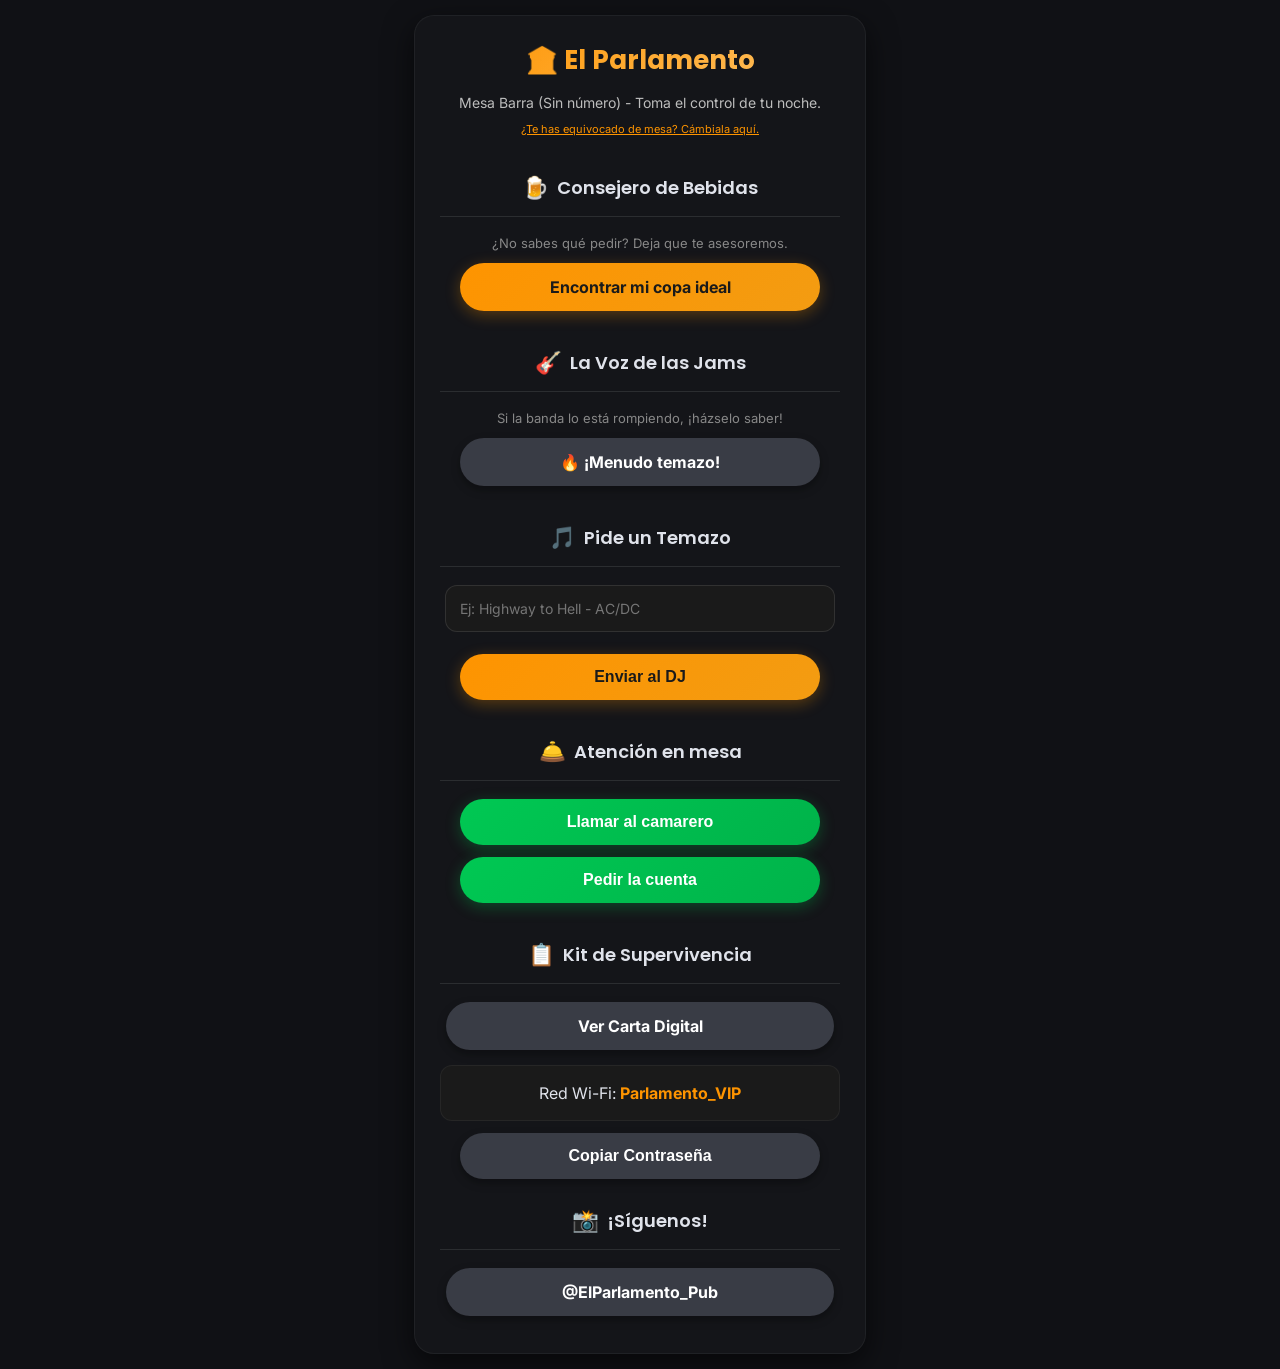
==== clientes.html @ 04c29ab9 "primer commit" ====
<!DOCTYPE html>
<html lang="es">
<head>
    <meta charset="UTF-8">
    <meta name="viewport" content="width=device-width, initial-scale=1.0, maximum-scale=1.0, user-scalable=no">
    <title>El Parlamento - Zona Interactiva</title>
    <link rel="preconnect" href="https://fonts.googleapis.com">
    <link rel="preconnect" href="https://fonts.gstatic.com" crossorigin>
    <link href="https://fonts.googleapis.com/css2?family=Poppins:wght@600;700&family=Inter:wght@400;600&display=swap" rel="stylesheet">
    <link rel="stylesheet" href="style.css">
</head>

<script src="telegram.js"></script>
<script src="app.js"></script> </body>

<body>

    <div class="contenedor">
        <h1>🏛️ El Parlamento</h1>
        <p class="subtitulo" style="margin-bottom: 5px;">Toma el control de tu noche.</p>
        <p style="font-size: 11px; color: var(--accent-orange); cursor: pointer; text-decoration: underline; margin-bottom: 25px;" onclick="resetearMesa()">¿Te has equivocado de mesa? Cámbiala aquí.</p>

        <div>
            <h3><span class="icon">🍺</span> Consejero de Bebidas</h3>
            <p style="font-size: 13px; color: #888; margin-bottom: 10px;">¿No sabes qué pedir? Deja que te asesoremos.</p>
            <a href="consejero.html" class="boton" style="text-align: center; display: block; box-sizing: border-box;">Encontrar mi copa ideal</a>
        </div>

        <div>
            <h3><span class="icon">🎸</span> La Voz de las Jams</h3>
            <p style="font-size: 13px; color: #888; margin-bottom: 10px;">Si la banda lo está rompiendo, ¡házselo saber!</p>
            <a href="jams.html" class="boton boton-oscuro" style="text-align: center; display: block; box-sizing: border-box;">🔥 ¡Menudo temazo!</a>
        </div>

        <div>
            <h3><span class="icon">🎵</span> Pide un Temazo</h3>
            <div id="caja-musica" style="margin-top: 10px;">
                <input type="text" id="input-cancion" placeholder="Ej: Highway to Hell - AC/DC" class="input-texto">
                <button class="boton" onclick="enviarCancion()">Enviar al DJ</button>
            </div>
        </div>

        <div>
            <h3><span class="icon">🛎️</span> Atención en mesa</h3>
            <button class="boton boton-verde" onclick="avisarCamarero('pedido')">Llamar al camarero</button>
            <button class="boton boton-verde" onclick="avisarCamarero('cuenta')">Pedir la cuenta</button>
        </div>

        <div>
            <h3><span class="icon">📋</span> Kit de Supervivencia</h3>
            
            <a href="carta.html" class="boton boton-oscuro" style="margin-bottom: 15px;">Ver Carta Digital</a>
            
            <div class="datos-wifi">
                <p style="margin: 5px 0;">Red Wi-Fi: <strong>Parlamento_VIP</strong></p>
                <p style="display:none;" id="clave-wifi">RockParlamento2026</p>
            </div>
            <button class="boton boton-oscuro" onclick="copiarClaveWifi()">Copiar Contraseña</button>
            <p id="mensaje-copiado" style="color: #2ecc71; font-size: 13px; display: none; margin-top: 5px;">¡Clave copiada con éxito!</p>

            <h3 style="margin-top: 25px;"><span class="icon">📸</span> ¡Síguenos!</h3>
            <a href="https://instagram.com/elparlamento_alicante" target="_blank" class="boton boton-oscuro">@ElParlamento_Pub</a>
        </div>
    </div>

    <script src="app.js"></script>
</body>
</html>
---- style.css ----
:root {
    --accent-orange: #FE9400; 
    --accent-orange-hover: #e67e22;
    --accent-green: #00C853; 
    --accent-green-hover: #00b34a;
    --accent-dark-btn: #393C45; 
    --bg-body: #101115; 
    --bg-card: #16171B; 
    --text-heading: #BDBDBD; 
    --text-body: #E0E3EB; 
    --shadow-card: 0 10px 30px rgba(0,0,0,0.6);
}

body {
    font-family: 'Inter', sans-serif;
    background-color: var(--bg-body);
    color: var(--text-body);
    margin: 0;
    padding: 15px;
    text-align: center;
    -webkit-overflow-scrolling: touch; 
}

.contenedor {
    max-width: 400px;
    margin: 0 auto;
    background-color: rgba(22, 23, 27, 0.8);
    border-radius: 20px;
    padding: 25px;
    box-shadow: var(--shadow-card);
    border: 1px solid rgba(255, 255, 255, 0.05);
    backdrop-filter: blur(10px);
    -webkit-backdrop-filter: blur(10px);
}

h1 { 
    font-family: 'Poppins', sans-serif;
    font-weight: 700;
    background: linear-gradient(135deg, #FE9400 0%, #ffc163 100%);
    -webkit-background-clip: text;
    background-clip: text;
    -webkit-text-fill-color: transparent;
    margin: 0; 
    font-size: 26px;
}

p.subtitulo { color: var(--text-heading); font-size: 14px; margin-bottom: 30px; font-weight: 400;}

h3 { 
    color: var(--text-body); 
    border-bottom: 1px solid rgba(255, 255, 255, 0.1); 
    padding-bottom: 12px; 
    margin-top: 35px;
    font-size: 18px;
    font-family: 'Poppins', sans-serif;
    font-weight: 600;
    display: flex;
    align-items: center;
    justify-content: center;
}

h3 span.icon { margin-right: 8px; font-size: 1.2em;}

.boton {
    display: block;
    background: linear-gradient(135deg, #FE9400 0%, #f39c12 100%);
    color: #1a1a1a;
    padding: 14px;
    text-decoration: none;
    border-radius: 30px;
    font-weight: 700;
    font-size: 16px;
    margin: 12px auto;
    width: 90%;
    border: none;
    cursor: pointer;
    box-shadow: 0 4px 15px rgba(254, 148, 0, 0.3);
    transition: transform 0.1s ease, box-shadow 0.2s ease;
    outline: none;
}
.boton:active { transform: scale(0.98); box-shadow: 0 2px 10px rgba(254, 148, 0, 0.2); }

.boton-verde {
    background: linear-gradient(135deg, #00C853 0%, #00b34a 100%);
    color: white;
    box-shadow: 0 4px 15px rgba(0, 200, 83, 0.3);
}
.boton-verde:active { transform: scale(0.98); box-shadow: 0 2px 10px rgba(0, 200, 83, 0.2); }

.boton-oscuro {
    background-color: var(--accent-dark-btn);
    color: white;
    box-shadow: 0 4px 10px rgba(0, 0, 0, 0.3);
    background-image: none;
}
.boton-oscuro:hover { background-color: #555; }
.boton-oscuro:active { transform: scale(0.98); }

/* --- NUEVO: Estilo para la caja de texto de pedir canciones --- */
.input-texto {
    width: 90%;
    padding: 14px;
    border-radius: 12px;
    border: 1px solid rgba(255, 255, 255, 0.1);
    background-color: #1a1a1a;
    color: white;
    font-family: 'Inter', sans-serif;
    font-size: 14px;
    margin-bottom: 10px;
    outline: none;
}
.input-texto:focus {
    border-color: var(--accent-orange);
}

.datos-wifi {
    background-color: #1a1a1a;
    padding: 12px;
    border-radius: 12px;
    margin-bottom: 10px;
    border: 1px solid rgba(255, 255, 255, 0.05);
}
.datos-wifi p strong { color: var(--accent-orange); }

/* --- ESTILOS ESPECÍFICOS DE LA CARTA INTERACTIVA --- */
.carta-body { padding-bottom: 40px; }

.caja-alergenos {
    background-color: var(--bg-card);
    border-radius: 15px;
    margin-bottom: 20px;
    border: 1px solid rgba(255, 255, 255, 0.05);
    overflow: hidden; 
}

.caja-alergenos summary {
    padding: 14px;
    color: var(--accent-orange);
    font-weight: 600;
    font-size: 14px;
    cursor: pointer;
    list-style: none;
    display: flex;
    justify-content: space-between;
    align-items: center;
    user-select: none;
}
.caja-alergenos summary::-webkit-details-marker { display: none; }

.filtros-contenido {
    padding: 0 14px 14px 14px;
    display: flex;
    flex-wrap: wrap; 
    gap: 8px;
    border-top: 1px solid rgba(255, 255, 255, 0.05);
    padding-top: 15px;
}

.etiqueta-filtro {
    display: flex;
    align-items: center;
    background-color: var(--accent-dark-btn);
    padding: 8px 14px;
    border-radius: 20px;
    font-size: 13px;
    border: 1px solid rgba(255, 255, 255, 0.05);
    cursor: pointer;
    transition: all 0.2s ease;
}
.etiqueta-filtro input { display: none; }
.etiqueta-filtro:has(input:checked) {
    background-color: #E53935; /* Rojo alerta */
    color: white;
}

.categorias-scroll {
    display: flex;
    overflow-x: auto;
    gap: 10px;
    padding-bottom: 10px;
    margin-bottom: 15px;
    scrollbar-width: none; 
}
.categorias-scroll::-webkit-scrollbar { display: none; }

.btn-categoria {
    background-color: #1a1a1a;
    color: #aaa;
    border: 1px solid rgba(255, 255, 255, 0.1);
    padding: 10px 20px;
    border-radius: 25px;
    font-family: 'Poppins', sans-serif;
    font-size: 14px;
    font-weight: 600;
    white-space: nowrap;
    cursor: pointer;
    transition: all 0.2s ease;
}
.btn-categoria.activo {
    background: linear-gradient(135deg, var(--accent-orange) 0%, #ffc163 100%);
    color: #1a1a1a;
    border: none;
    box-shadow: 0 4px 10px rgba(254, 148, 0, 0.3);
}

.plato {
    background-color: rgba(22, 23, 27, 0.8);
    padding: 18px;
    border-radius: 15px;
    margin-bottom: 15px;
    border: 1px solid rgba(255, 255, 255, 0.05);
    animation: fadeIn 0.3s ease;
}

@keyframes fadeIn {
    from { opacity: 0; transform: translateY(10px); }
    to { opacity: 1; transform: translateY(0); }
}

.plato-titulo {
    display: flex;
    justify-content: space-between;
    align-items: flex-start;
    margin-bottom: 8px;
    gap: 10px;
}
.plato h3 { margin: 0; color: #fff; font-size: 16px; font-family: 'Poppins', sans-serif; line-height: 1.2;}
.precio { color: var(--accent-green); font-weight: 700; font-size: 16px; font-family: 'Poppins', sans-serif;}
.descripcion { color: #aaa; font-size: 13px; margin: 5px 0 10px 0; line-height: 1.4; }
.alergenos-lista { color: #E53935; font-size: 11px; font-weight: 600; display: flex; flex-wrap: wrap; gap: 5px;}
.sin-alergenos { color: #888; font-size: 11px; }

/* --- ESTILOS PARA LAS JAMS (Termómetro) --- */
.caja-termometro {
    background-color: rgba(22, 23, 27, 0.5);
    padding: 20px;
    border-radius: 15px;
    border: 1px solid rgba(255, 255, 255, 0.05);
    margin-bottom: 20px;
}

.barra-fondo {
    width: 100%;
    height: 30px;
    background-color: #1a1a1a;
    border-radius: 15px;
    overflow: hidden;
    border: 1px solid rgba(255, 255, 255, 0.1);
    position: relative;
    /* Efecto de sombra interior para que parezca hundido */
    box-shadow: inset 0 2px 5px rgba(0,0,0,0.5);
}

.barra-relleno {
    height: 100%;
    width: 0%; /* Esto lo cambiaremos con JS */
    /* Un degradado que va de verde a rojo para dar sensación de temperatura */
    background: linear-gradient(90deg, var(--accent-green) 0%, var(--accent-orange) 50%, #E53935 100%);
    transition: width 0.4s cubic-bezier(0.4, 0, 0.2, 1);
}

/* Clase para desactivar el botón temporalmente (Anti-Spam) */
.boton-bloqueado {
    opacity: 0.5;
    cursor: not-allowed;
    pointer-events: none; /* Evita que se pueda hacer clic */
    background: #555 !important; /* Lo ponemos gris */
    box-shadow: none !important;
}
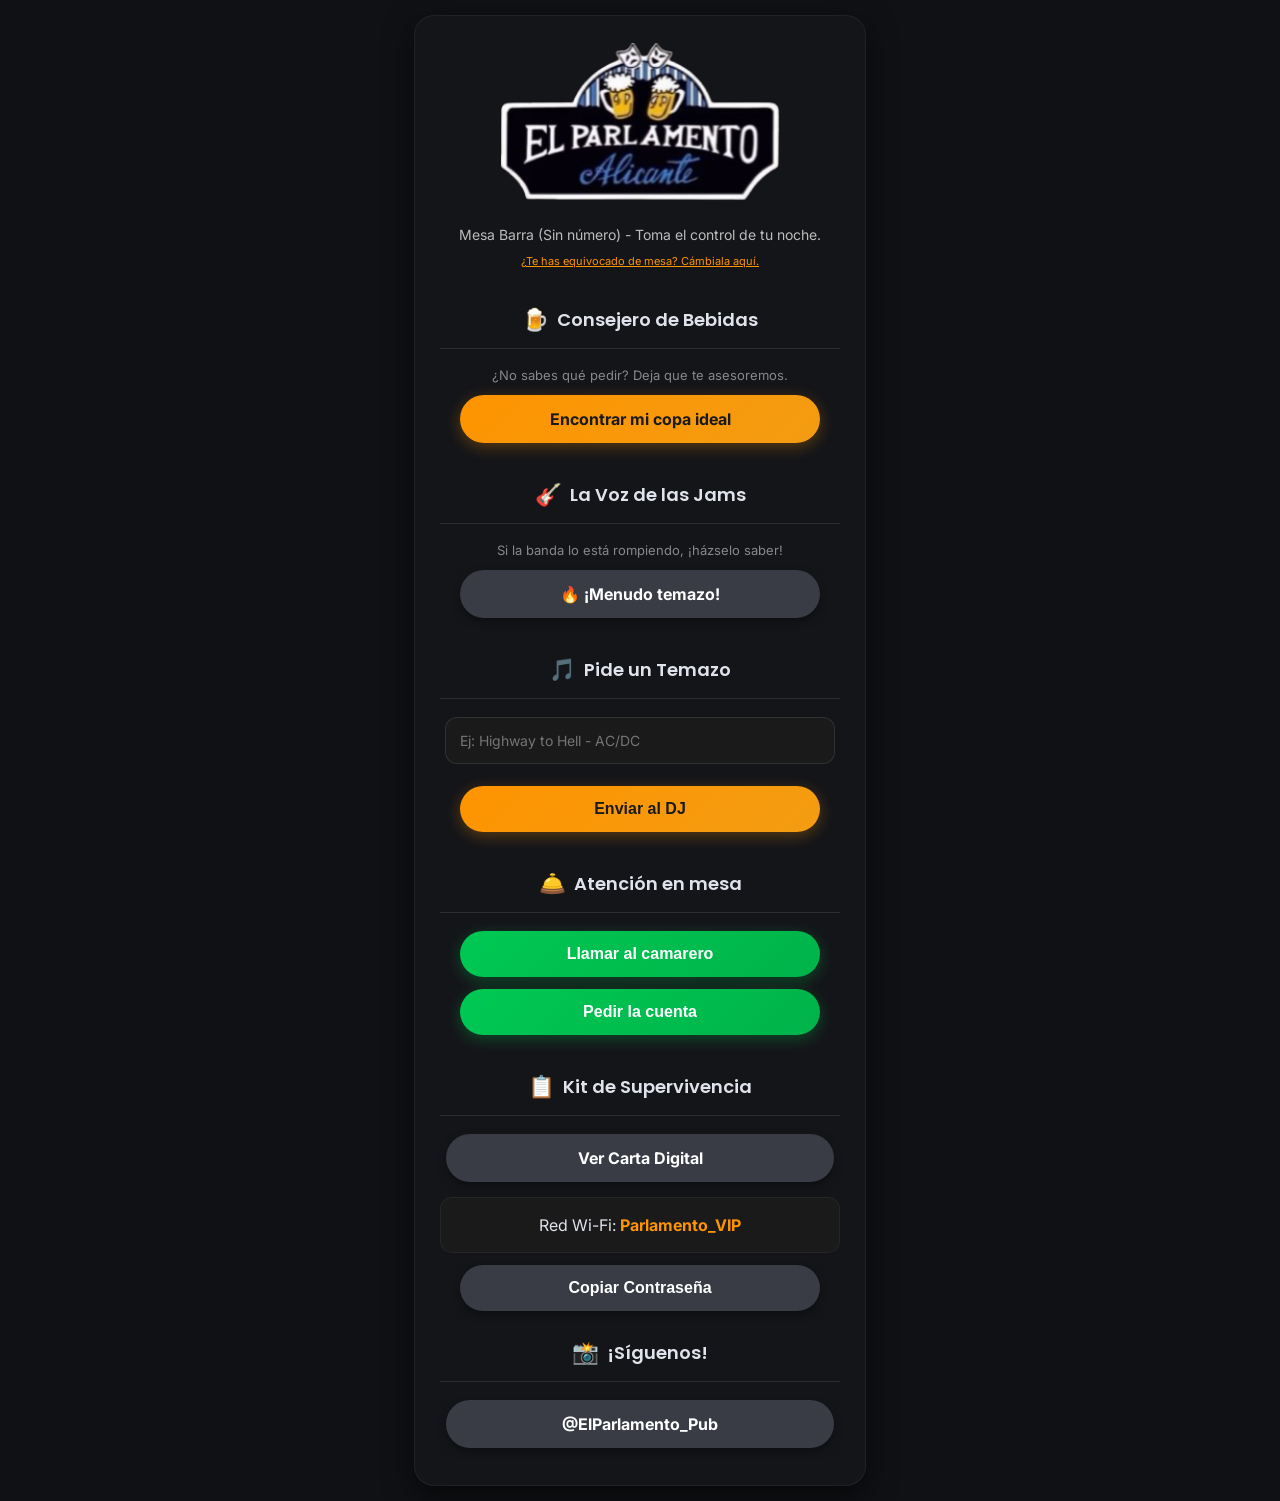
==== commit b3a8eec9: "Push desde Stream Deck" ====
--- a/clientes.html
+++ b/clientes.html
@@ -8,15 +8,15 @@
     <link rel="preconnect" href="https://fonts.gstatic.com" crossorigin>
     <link href="https://fonts.googleapis.com/css2?family=Poppins:wght@600;700&family=Inter:wght@400;600&display=swap" rel="stylesheet">
     <link rel="stylesheet" href="style.css">
+    
 </head>
-
-<script src="telegram.js"></script>
-<script src="app.js"></script> </body>
 
 <body>
 
     <div class="contenedor">
-        <h1>🏛️ El Parlamento</h1>
+        
+        <img src="img/logo.png" alt="Logo El Parlamento Pub" class="logo-parlamento">
+
         <p class="subtitulo" style="margin-bottom: 5px;">Toma el control de tu noche.</p>
         <p style="font-size: 11px; color: var(--accent-orange); cursor: pointer; text-decoration: underline; margin-bottom: 25px;" onclick="resetearMesa()">¿Te has equivocado de mesa? Cámbiala aquí.</p>
 
@@ -63,6 +63,6 @@
         </div>
     </div>
 
-    <script src="app.js"></script>
-</body>
+    <script src="telegram.js"></script>
+    <script src="app.js"></script> </body>
 </html>
--- a/style.css
+++ b/style.css
@@ -266,4 +266,14 @@
     pointer-events: none; /* Evita que se pueda hacer clic */
     background: #555 !important; /* Lo ponemos gris */
     box-shadow: none !important;
+}
+
+.logo-parlamento {
+    width: 100%;
+    max-width: 280px; /* Controla el ancho máximo para móviles */
+    height: auto; /* Mantiene la proporción rectangular */
+    margin-bottom: 25px; /* Separa el logo del título */
+    display: block; /* Para centrarlo horizontalmente */
+    margin-left: auto;
+    margin-right: auto;
 }
